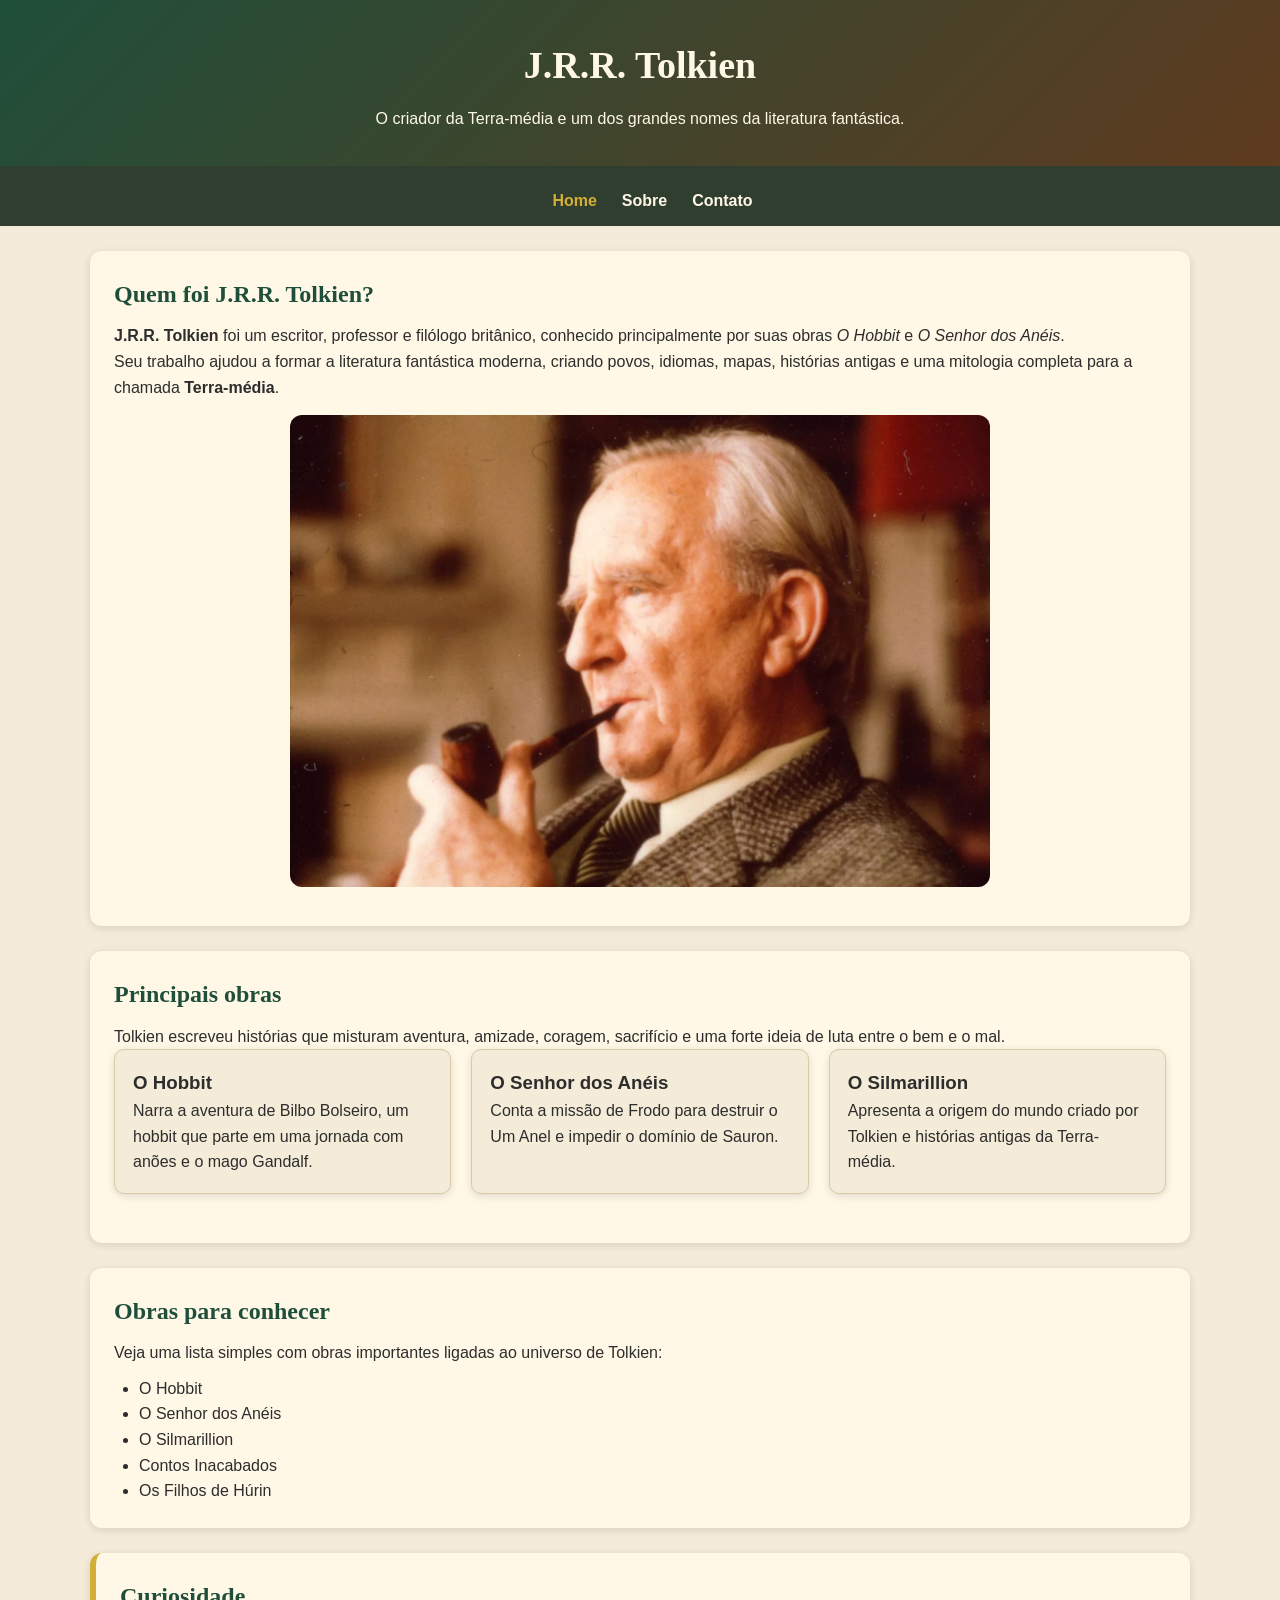
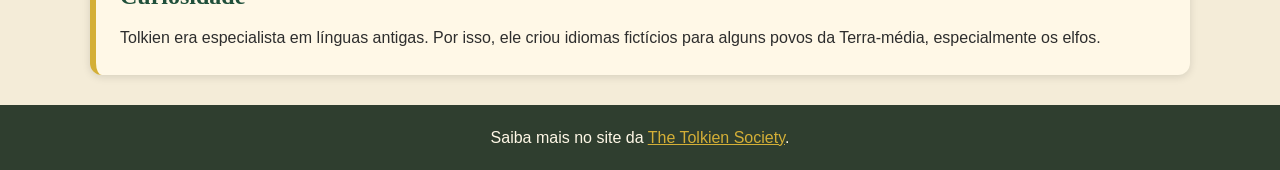
==== index.html @ daabb4f5 "primeiro commit" ====
<!DOCTYPE html>
<html lang="pt-BR">

<head>
    <meta charset="UTF-8">
    <meta name="viewport" content="width=device-width, initial-scale=1.0">
    <title>J.R.R. Tolkien - Home</title>

    <style>
        /* Reset simples para remover espaçamentos padrões */
        * {
            margin: 0;
            padding: 0;
            box-sizing: border-box;
        }

        /* Estilo geral da página */
        body {
            font-family: Arial, Helvetica, sans-serif;
            background-color: #f4ecd8;
            color: #2d2d2d;
            line-height: 1.6;
        }

        /* Cabeçalho principal */
        header {
            background: linear-gradient(135deg, #1f4f3a, #5f3b1f);
            color: #fff8e7;
            text-align: center;
            padding: 35px 20px;
        }

        header h1 {
            font-family: Georgia, serif;
            font-size: 38px;
            margin-bottom: 10px;
        }

        /* Menu de navegação */
        nav {
            background-color: #2f3e2f;
            padding: 12px;
        }

        nav ul {
            list-style: none;
            display: flex;
            justify-content: center;
            gap: 25px;
            flex-wrap: wrap;
        }

        nav a {
            color: #fff8e7;
            text-decoration: none;
            font-weight: bold;
        }

        nav a:hover,
        nav a.ativo {
            color: #d4af37;
        }

        /* Conteúdo principal */
        main {
            width: 90%;
            max-width: 1100px;
            margin: 25px auto;
        }

        section,
        article,
        aside {
            background-color: #fff8e7;
            margin-bottom: 25px;
            padding: 24px;
            border-radius: 12px;
            box-shadow: 0 2px 8px rgba(0, 0, 0, 0.12);
        }

        section h2,
        article h2,
        aside h2 {
            color: #1f4f3a;
            font-family: Georgia, serif;
            margin-bottom: 10px;
        }

        img {
            width: 100%;
            max-width: 700px;
            /* Altere este valor para deixar a imagem maior ou menor */
            display: block;
            border-radius: 12px;
            margin: 15px auto;
            /* Centraliza a imagem na página */
        }

        /* Layout dos cards */
        .cards {
            display: flex;
            gap: 20px;
            flex-wrap: wrap;
        }

        .card {
            flex: 1;
            min-width: 240px;
            background-color: #f4ecd8;
            padding: 18px;
            border-radius: 10px;
            border: 1px solid #d8c9a7;
        }

        ul,
        ol {
            margin-left: 25px;
            margin-top: 10px;
        }

        aside {
            border-left: 6px solid #d4af37;
        }

        footer {
            background-color: #2f3e2f;
            color: #fff8e7;
            text-align: center;
            padding: 20px;
            margin-top: 30px;
        }

        footer a {
            color: #d4af37;
        }

        /* Responsividade básica */
        @media (max-width: 700px) {
            header h1 {
                font-size: 28px;
            }

            nav ul {
                flex-direction: column;
                align-items: center;
            }

            .cards {
                flex-direction: column;
            }
        }
    </style>
</head>

<body>
    <!-- Cabeçalho do site -->
    <header>
        <h1>J.R.R. Tolkien</h1>
        <p>O criador da Terra-média e um dos grandes nomes da literatura fantástica.</p>
    </header>

    <!-- Menu de navegação entre as três páginas -->
    <nav>
        <ul>
            <li><a href="index.html" class="ativo">Home</a></li>
            <li><a href="sobre.html">Sobre</a></li>
            <li><a href="contato.html">Contato</a></li>
        </ul>
    </nav>

    <!-- Conteúdo principal da página inicial -->
    <main>
        <!-- Primeira seção: apresentação do tema -->
        <section>
            <h2>Quem foi J.R.R. Tolkien?</h2>
            <p>
                <strong>J.R.R. Tolkien</strong> foi um escritor, professor e filólogo britânico,
                conhecido principalmente por suas obras <em>O Hobbit</em> e
                <em>O Senhor dos Anéis</em>.
            </p>
            <p>
                Seu trabalho ajudou a formar a literatura fantástica moderna, criando povos,
                idiomas, mapas, histórias antigas e uma mitologia completa para a chamada
                <strong>Terra-média</strong>.
            </p>

            <img src="assets/tolkien-retrato.webp"
                alt="Retrato de J.R.R. Tolkien, fumando um cachimbo com olhar reflexivo">
        </section>

        <!-- Segunda seção: obras principais -->
        <section>
            <h2>Principais obras</h2>
            <p>
                Tolkien escreveu histórias que misturam aventura, amizade, coragem, sacrifício
                e uma forte ideia de luta entre o bem e o mal.
            </p>

            <div class="cards">
                <article class="card">
                    <h3>O Hobbit</h3>
                    <p>
                        Narra a aventura de Bilbo Bolseiro, um hobbit que parte em uma jornada
                        com anões e o mago Gandalf.
                    </p>
                </article>

                <article class="card">
                    <h3>O Senhor dos Anéis</h3>
                    <p>
                        Conta a missão de Frodo para destruir o Um Anel e impedir o domínio de Sauron.
                    </p>
                </article>

                <article class="card">
                    <h3>O Silmarillion</h3>
                    <p>
                        Apresenta a origem do mundo criado por Tolkien e histórias antigas da Terra-média.
                    </p>
                </article>
            </div>
        </section>

         <!-- Terceira seção: obras para conhecer -->
        <section>
            <h2>Obras para conhecer</h2>
            <p>Veja uma lista simples com obras importantes ligadas ao universo de Tolkien:</p>

            <ul>
                <li>O Hobbit</li>
                <li>O Senhor dos Anéis</li>
                <li>O Silmarillion</li>
                <li>Contos Inacabados</li>
                <li>Os Filhos de Húrin</li>
            </ul>
        </section>

        <!-- Conteúdo complementar -->
        <aside>
            <h2>Curiosidade</h2>
            <p>
                Tolkien era especialista em línguas antigas. Por isso, ele criou idiomas fictícios
                para alguns povos da Terra-média, especialmente os elfos.
            </p>
        </aside>
    </main>

    <!-- Rodapé -->
    <footer>
        <p>
            Saiba mais no site da
            <a href="https://www.tolkiensociety.org/" target="_blank">The Tolkien Society</a>.
        </p>
    </footer>
</body>

</html>
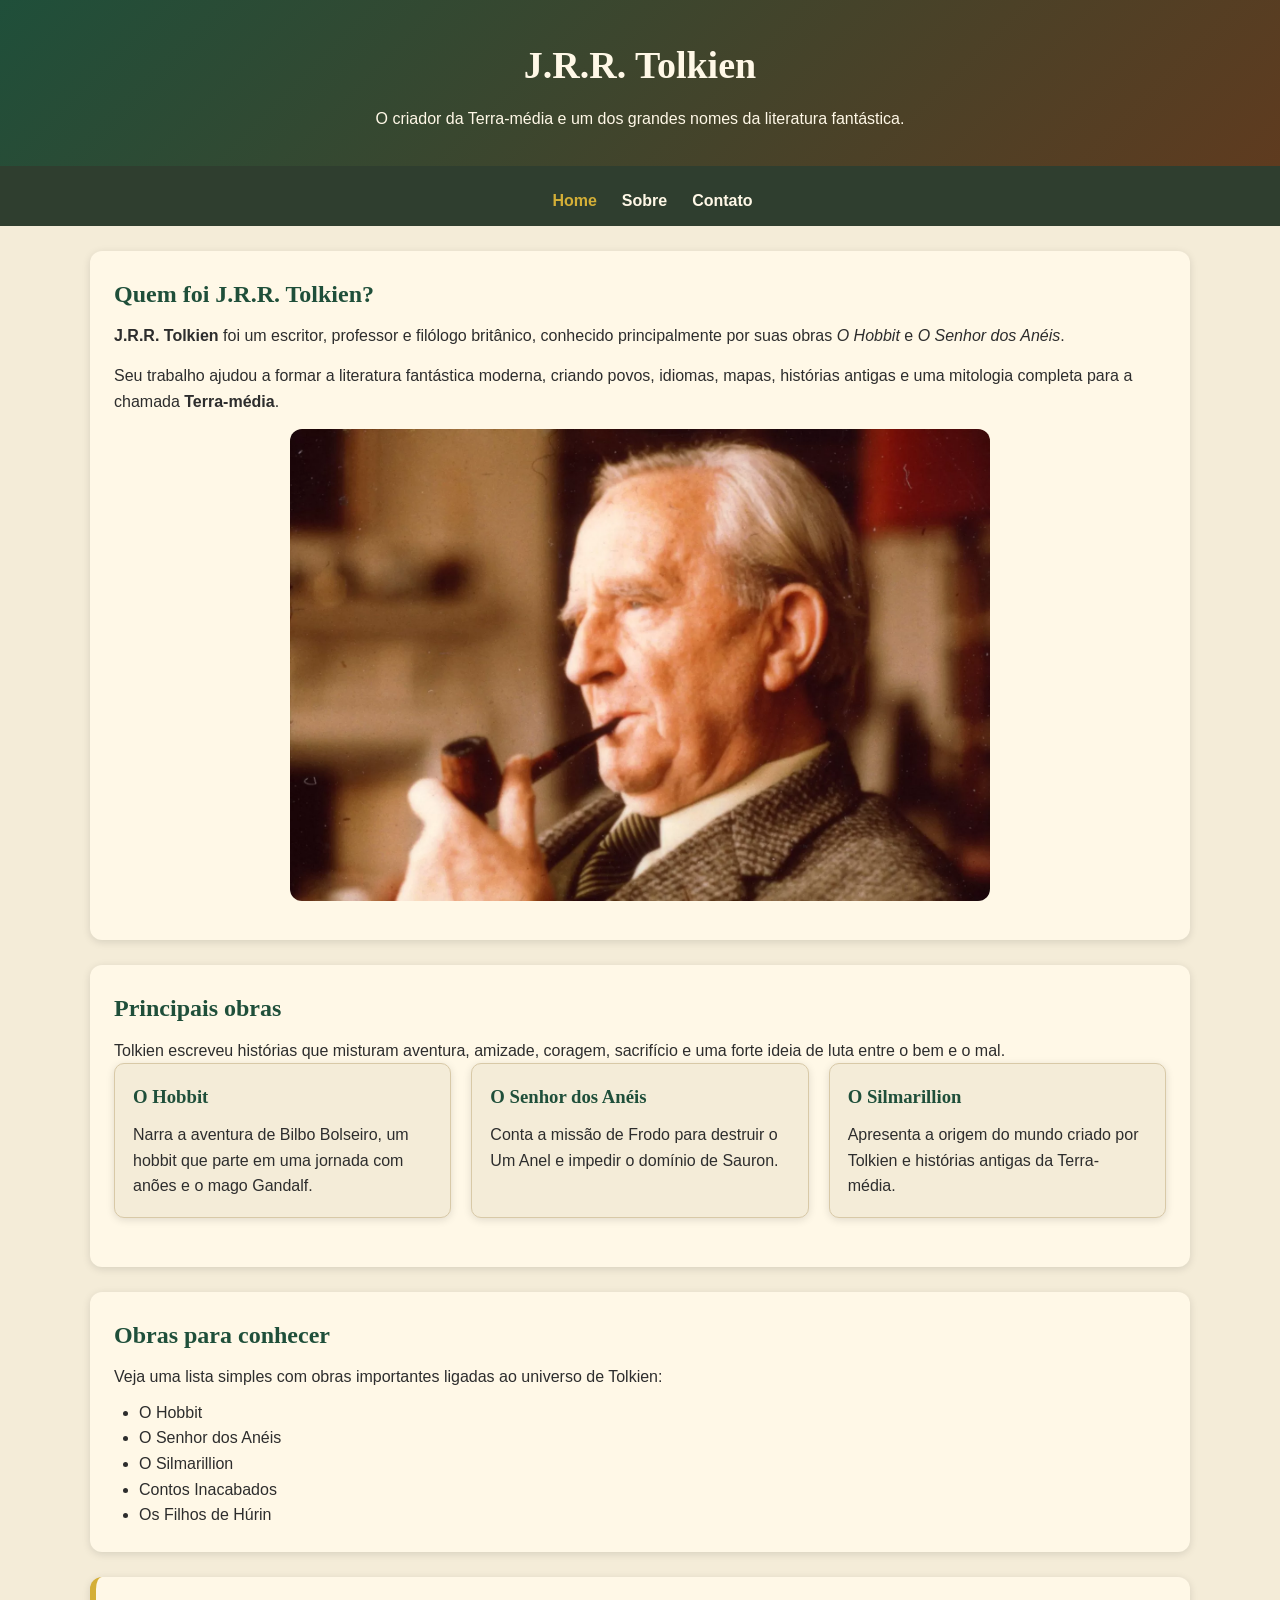
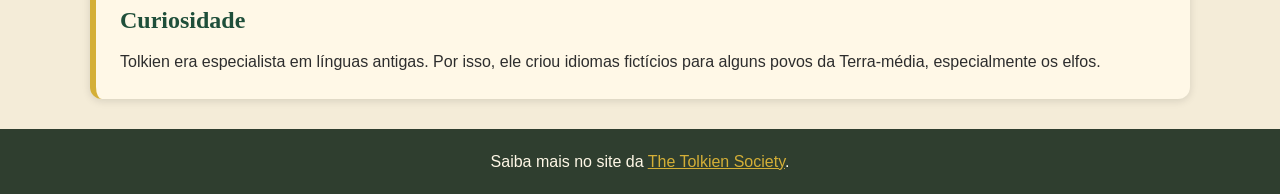
==== commit a3b310df: "Consolidate Tolkien pages into shared assets" ====
--- a/index.html
+++ b/index.html
@@ -5,172 +5,24 @@
     <meta charset="UTF-8">
     <meta name="viewport" content="width=device-width, initial-scale=1.0">
     <title>J.R.R. Tolkien - Home</title>
-
-    <style>
-        /* Reset simples para remover espaçamentos padrões */
-        * {
-            margin: 0;
-            padding: 0;
-            box-sizing: border-box;
-        }
-
-        /* Estilo geral da página */
-        body {
-            font-family: Arial, Helvetica, sans-serif;
-            background-color: #f4ecd8;
-            color: #2d2d2d;
-            line-height: 1.6;
-        }
-
-        /* Cabeçalho principal */
-        header {
-            background: linear-gradient(135deg, #1f4f3a, #5f3b1f);
-            color: #fff8e7;
-            text-align: center;
-            padding: 35px 20px;
-        }
-
-        header h1 {
-            font-family: Georgia, serif;
-            font-size: 38px;
-            margin-bottom: 10px;
-        }
-
-        /* Menu de navegação */
-        nav {
-            background-color: #2f3e2f;
-            padding: 12px;
-        }
-
-        nav ul {
-            list-style: none;
-            display: flex;
-            justify-content: center;
-            gap: 25px;
-            flex-wrap: wrap;
-        }
-
-        nav a {
-            color: #fff8e7;
-            text-decoration: none;
-            font-weight: bold;
-        }
-
-        nav a:hover,
-        nav a.ativo {
-            color: #d4af37;
-        }
-
-        /* Conteúdo principal */
-        main {
-            width: 90%;
-            max-width: 1100px;
-            margin: 25px auto;
-        }
-
-        section,
-        article,
-        aside {
-            background-color: #fff8e7;
-            margin-bottom: 25px;
-            padding: 24px;
-            border-radius: 12px;
-            box-shadow: 0 2px 8px rgba(0, 0, 0, 0.12);
-        }
-
-        section h2,
-        article h2,
-        aside h2 {
-            color: #1f4f3a;
-            font-family: Georgia, serif;
-            margin-bottom: 10px;
-        }
-
-        img {
-            width: 100%;
-            max-width: 700px;
-            /* Altere este valor para deixar a imagem maior ou menor */
-            display: block;
-            border-radius: 12px;
-            margin: 15px auto;
-            /* Centraliza a imagem na página */
-        }
-
-        /* Layout dos cards */
-        .cards {
-            display: flex;
-            gap: 20px;
-            flex-wrap: wrap;
-        }
-
-        .card {
-            flex: 1;
-            min-width: 240px;
-            background-color: #f4ecd8;
-            padding: 18px;
-            border-radius: 10px;
-            border: 1px solid #d8c9a7;
-        }
-
-        ul,
-        ol {
-            margin-left: 25px;
-            margin-top: 10px;
-        }
-
-        aside {
-            border-left: 6px solid #d4af37;
-        }
-
-        footer {
-            background-color: #2f3e2f;
-            color: #fff8e7;
-            text-align: center;
-            padding: 20px;
-            margin-top: 30px;
-        }
-
-        footer a {
-            color: #d4af37;
-        }
-
-        /* Responsividade básica */
-        @media (max-width: 700px) {
-            header h1 {
-                font-size: 28px;
-            }
-
-            nav ul {
-                flex-direction: column;
-                align-items: center;
-            }
-
-            .cards {
-                flex-direction: column;
-            }
-        }
-    </style>
+    <link rel="stylesheet" href="assets/styles.css">
 </head>
 
 <body>
-    <!-- Cabeçalho do site -->
     <header>
         <h1>J.R.R. Tolkien</h1>
         <p>O criador da Terra-média e um dos grandes nomes da literatura fantástica.</p>
     </header>
 
-    <!-- Menu de navegação entre as três páginas -->
-    <nav>
+    <nav aria-label="Navegação principal">
         <ul>
-            <li><a href="index.html" class="ativo">Home</a></li>
+            <li><a href="index.html" class="ativo" aria-current="page">Home</a></li>
             <li><a href="sobre.html">Sobre</a></li>
             <li><a href="contato.html">Contato</a></li>
         </ul>
     </nav>
 
-    <!-- Conteúdo principal da página inicial -->
     <main>
-        <!-- Primeira seção: apresentação do tema -->
         <section>
             <h2>Quem foi J.R.R. Tolkien?</h2>
             <p>
@@ -184,11 +36,11 @@
                 <strong>Terra-média</strong>.
             </p>
 
-            <img src="assets/tolkien-retrato.webp"
-                alt="Retrato de J.R.R. Tolkien, fumando um cachimbo com olhar reflexivo">
+            <img class="imagem-principal" src="assets/tolkien-retrato.webp"
+                alt="Retrato de J.R.R. Tolkien, fumando um cachimbo com olhar reflexivo" width="1572" height="1060"
+                loading="lazy" decoding="async">
         </section>
 
-        <!-- Segunda seção: obras principais -->
         <section>
             <h2>Principais obras</h2>
             <p>
@@ -221,7 +73,6 @@
             </div>
         </section>
 
-         <!-- Terceira seção: obras para conhecer -->
         <section>
             <h2>Obras para conhecer</h2>
             <p>Veja uma lista simples com obras importantes ligadas ao universo de Tolkien:</p>
@@ -235,7 +86,6 @@
             </ul>
         </section>
 
-        <!-- Conteúdo complementar -->
         <aside>
             <h2>Curiosidade</h2>
             <p>
@@ -245,13 +95,12 @@
         </aside>
     </main>
 
-    <!-- Rodapé -->
     <footer>
         <p>
             Saiba mais no site da
-            <a href="https://www.tolkiensociety.org/" target="_blank">The Tolkien Society</a>.
+            <a href="https://www.tolkiensociety.org/" target="_blank" rel="noopener noreferrer">The Tolkien Society</a>.
         </p>
     </footer>
 </body>
 
-</html>+</html>
--- a/assets/styles.css
+++ b/assets/styles.css
@@ -0,0 +1,287 @@
+:root {
+    --color-page: #f4ecd8;
+    --color-surface: #fff8e7;
+    --color-text: #2d2d2d;
+    --color-primary: #1f4f3a;
+    --color-primary-dark: #163829;
+    --color-nav: #2f3e2f;
+    --color-brown: #5f3b1f;
+    --color-accent: #d4af37;
+    --color-border: #d8c9a7;
+    --shadow-soft: 0 2px 8px rgba(0, 0, 0, 0.12);
+}
+
+* {
+    margin: 0;
+    padding: 0;
+    box-sizing: border-box;
+}
+
+body {
+    font-family: Arial, Helvetica, sans-serif;
+    background-color: var(--color-page);
+    color: var(--color-text);
+    line-height: 1.6;
+}
+
+a {
+    color: inherit;
+}
+
+a:focus-visible,
+button:focus-visible,
+input:focus-visible,
+textarea:focus-visible,
+select:focus-visible {
+    outline: 3px solid var(--color-accent);
+    outline-offset: 3px;
+}
+
+header {
+    background: linear-gradient(135deg, var(--color-primary), var(--color-brown));
+    color: var(--color-surface);
+    text-align: center;
+    padding: 35px 20px;
+}
+
+header h1 {
+    font-family: Georgia, serif;
+    font-size: 38px;
+    margin-bottom: 10px;
+}
+
+nav {
+    background-color: var(--color-nav);
+    padding: 12px;
+}
+
+nav ul {
+    list-style: none;
+    display: flex;
+    justify-content: center;
+    gap: 25px;
+    flex-wrap: wrap;
+}
+
+nav a {
+    color: var(--color-surface);
+    text-decoration: none;
+    font-weight: bold;
+}
+
+nav a:hover,
+nav a.ativo,
+nav a[aria-current="page"] {
+    color: var(--color-accent);
+}
+
+main {
+    width: 90%;
+    max-width: 1100px;
+    margin: 25px auto;
+}
+
+section,
+article,
+aside {
+    background-color: var(--color-surface);
+    margin-bottom: 25px;
+    padding: 24px;
+    border-radius: 12px;
+    box-shadow: var(--shadow-soft);
+}
+
+h2,
+h3 {
+    color: var(--color-primary);
+    font-family: Georgia, serif;
+    margin-bottom: 10px;
+}
+
+p + p,
+p + h3,
+ul + p,
+ol + p {
+    margin-top: 14px;
+}
+
+img {
+    width: 100%;
+    height: auto;
+    display: block;
+    border-radius: 12px;
+    margin: 15px auto;
+}
+
+.imagem-principal {
+    max-width: 700px;
+}
+
+.cards {
+    display: flex;
+    gap: 20px;
+    flex-wrap: wrap;
+}
+
+.card {
+    flex: 1;
+    min-width: 240px;
+    background-color: var(--color-page);
+    padding: 18px;
+    border-radius: 10px;
+    border: 1px solid var(--color-border);
+}
+
+ul,
+ol {
+    margin-left: 25px;
+    margin-top: 10px;
+}
+
+aside {
+    border-left: 6px solid var(--color-accent);
+}
+
+.layout {
+    display: flex;
+    gap: 25px;
+    align-items: flex-start;
+}
+
+.layout section {
+    flex: 2;
+}
+
+.layout aside {
+    flex: 1;
+}
+
+.tabela-container {
+    overflow-x: auto;
+    margin-top: 15px;
+}
+
+table {
+    width: 100%;
+    border-collapse: collapse;
+    min-width: 600px;
+}
+
+caption {
+    font-weight: bold;
+    text-align: left;
+    margin-bottom: 10px;
+    color: var(--color-primary);
+}
+
+th {
+    background-color: var(--color-primary);
+    color: var(--color-surface);
+    padding: 12px;
+    text-align: left;
+}
+
+td {
+    padding: 12px;
+    border-bottom: 1px solid var(--color-border);
+}
+
+tr:nth-child(even) {
+    background-color: var(--color-page);
+}
+
+iframe {
+    width: 100%;
+    height: 320px;
+    border: 0;
+    border-radius: 12px;
+    margin-top: 15px;
+}
+
+form {
+    margin-top: 20px;
+}
+
+label {
+    display: block;
+    font-weight: bold;
+    margin-top: 15px;
+}
+
+input,
+textarea,
+select {
+    width: 100%;
+    padding: 12px;
+    margin-top: 6px;
+    border: 1px solid #c8b88f;
+    border-radius: 8px;
+    font-size: 15px;
+    background-color: #fffdf6;
+}
+
+textarea {
+    min-height: 120px;
+    resize: vertical;
+}
+
+button {
+    margin-top: 20px;
+    background-color: var(--color-primary);
+    color: var(--color-surface);
+    border: none;
+    padding: 12px 22px;
+    border-radius: 8px;
+    font-weight: bold;
+    font-size: 16px;
+    cursor: pointer;
+}
+
+button:hover {
+    background-color: var(--color-primary-dark);
+}
+
+.mensagem-formulario {
+    min-height: 1.6em;
+    margin-top: 12px;
+    color: var(--color-primary);
+    font-weight: bold;
+}
+
+.aviso-formulario {
+    margin-top: 25px;
+    background-color: var(--color-page);
+    border: 1px solid var(--color-border);
+}
+
+footer {
+    background-color: var(--color-nav);
+    color: var(--color-surface);
+    text-align: center;
+    padding: 20px;
+    margin-top: 30px;
+}
+
+footer a {
+    color: var(--color-accent);
+}
+
+@media (max-width: 800px) {
+    header h1 {
+        font-size: 28px;
+    }
+
+    nav ul,
+    .cards,
+    .layout {
+        flex-direction: column;
+    }
+
+    nav ul {
+        align-items: center;
+    }
+
+    iframe {
+        height: 250px;
+    }
+}
